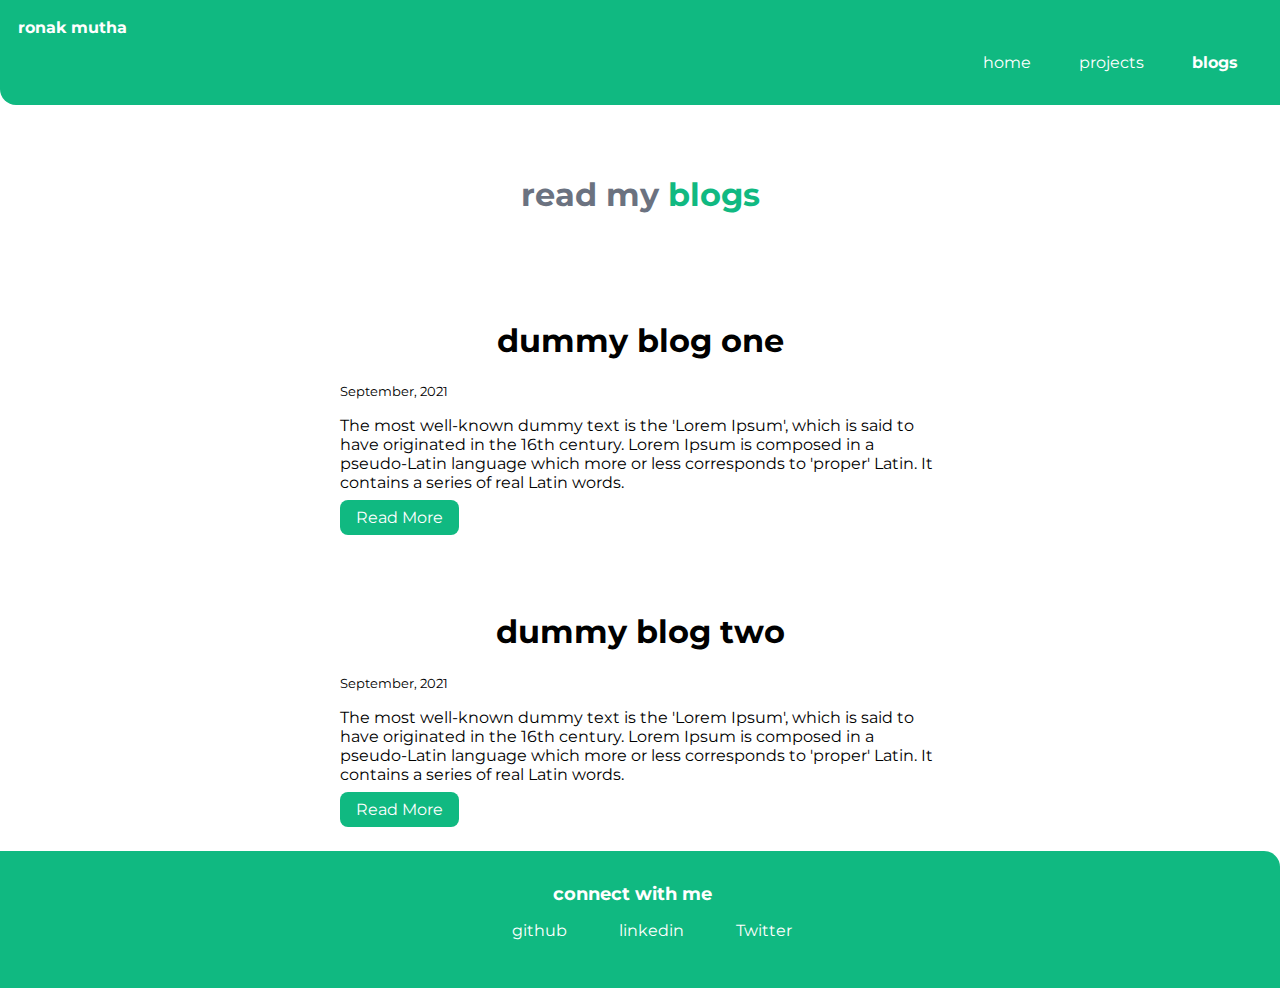
==== blogs.html @ 8ff84d65 "added blogs, projects, dummy-blogs. added blog reading page style." ====
<!DOCTYPE html>
<html lang="en">
<head>
    <meta charset="UTF-8">
    <meta http-equiv="X-UA-Compatible" content="IE=edge">
    <meta name="viewport" content="width=device-width, initial-scale=1.0">
    <title>blogs | ronak mutha</title>
    <link rel="stylesheet" href="/style.css">
</head>
<body>
    <nav class='navigation container'>
        <div class='nav-brand'>ronak mutha</div>
        <ul class='list-non-bullet nav-pills'>
            <li class='list-item-inline'><a class='link' href="/index.html">home</a></li>
            <li class='list-item-inline'><a class='link' href="/projects.html">projects</a></li>
            <li class='list-item-inline'><a class='link link-active' href="/blogs.html">blogs</a></li>
        </ul>
    </nav> 

    <header class='hero'>
        <h1 class='hero-heading'>read my <span class='heading-inverted'>blogs</span></h1>
    </header>

    <section class='section'>
        <div class='container container-center'>
            <h1>dummy blog one</h1>
            <small>September, 2021</small>
            <p>The most well-known dummy text is the 'Lorem Ipsum', which is said to have originated in the 16th century. Lorem Ipsum is composed in a pseudo-Latin language which more or less corresponds to 'proper' Latin. It contains a series of real Latin words.</p>
            <a class='link link-primary' href="/dummy-blog.html">Read More</a> 
        </div>
    </section>

    <section class='section'>
        <div class='container container-center'>
            <h1>dummy blog two</h1>
            <small>September, 2021</small>
            <p>The most well-known dummy text is the 'Lorem Ipsum', which is said to have originated in the 16th century. Lorem Ipsum is composed in a pseudo-Latin language which more or less corresponds to 'proper' Latin. It contains a series of real Latin words.</p>
            <a class='link link-primary' href="/dummy-blog.html">Read More</a> 
        </div>
    </section>

    <footer class='footer'>
        <div class='footer-header'>connect with me</div>
        <ul class='social-links list-non-bullet'>
            <li class='list-item-inline'><a class='link' href="https://github.com/Ronak-Mutha">github</a></li>
            <li class='list-item-inline'><a class='link' href="https://www.linkedin.com/in/ronak-d-mutha">linkedin</a></li>
            <li class='list-item-inline'><a class='link' href="https://twitter.com/ronakmutha97">Twitter</a></li>
        </ul>
    </footer>
</body>
</html>
---- style.css ----
@import url('https://fonts.googleapis.com/css2?family=Montserrat:wght@400;700&display=swap');

:root {
    --primary-color: #10B981;
    --off-white: #F3F4F6;
    --dark-gray: #6B7280;
}

body {
    font-family: Montserrat, sans-serif;
    margin: 0px;
}

hr {
    margin: 2rem 0rem;
}

/* Container */

.container {
    padding: 0rem 1rem;
}

.container-center {
    max-width: 600px;
    margin: auto;
}

.container-blog-details {
    display: grid;
    place-items: start;
    grid-template: "image author-name" 25px "image publish-date" 25px/ 50px auto;
    margin: 2rem 0rem;
}

.container-blog-details .author-image {   
         height: 45px;
         width: 40px;
         border-radius: 50%;
         border: 1px solid #ccc;
         grid-area: image;
}

.container-blog-details .author-name {   
    grid-area: author-name;

}

.container-blog-details .publish-date {   
    grid-area: publish-date;
}

/* links */

.link {
    text-decoration: none;
    padding: 0.5rem 1rem;
}

.link-primary {
    background-color: var(--primary-color);
    border-radius: 0.5rem;
    color: #fff;
}

.link-secondary {
    color: var(--primary-color);
    border-radius: 0.5rem;
    border: 1px solid var(--primary-color);

}

/* Lists */

.list-non-bullet {
    list-style: none;
}

.list-item-inline {
    display: inline;
    padding: 0rem 0.5rem;
}

/* Navigation */

.navigation {
    background-color: var(--primary-color);
    color: white;
    padding: 1.1rem;
    border-bottom-left-radius: 1rem;
}

.navigation .nav-brand {
    font-weight: bold;
    font-size: medium;
}

.navigation .nav-pills {
    display: flex;
    justify-content: flex-end;
}

.navigation .link {
    color: white;
    justify-self: flex-end;
}

.navigation .link-active {
    font-weight: bold;
}


/* header */

.hero {
    padding: 2rem;
}

.hero .hero-img {
    max-width: 350px;
    display: block;
    margin: auto;
}

.hero .hero-heading {
    padding-top: 1rem;
    color: var(--dark-gray);
    text-align: center;
}

.hero .hero-heading .heading-inverted {
    color: var(--primary-color);
}

/* Section */

.section {
    padding: 2rem;
}

.section h1 {
    text-align: center;
}

.ow {
    background-color: var(--off-white);
}


/* footer */

.footer {
    background-color: var(--primary-color);
    padding: 2rem 1rem;
    text-align: center;
    color: white;
    border-top-right-radius: 1rem;
}

.footer .footer-header {
    font-weight: bold;
    font-size: large;
}

.footer .link {
    color:white;
}

.footer {
    padding-inline-start: 0px;
}
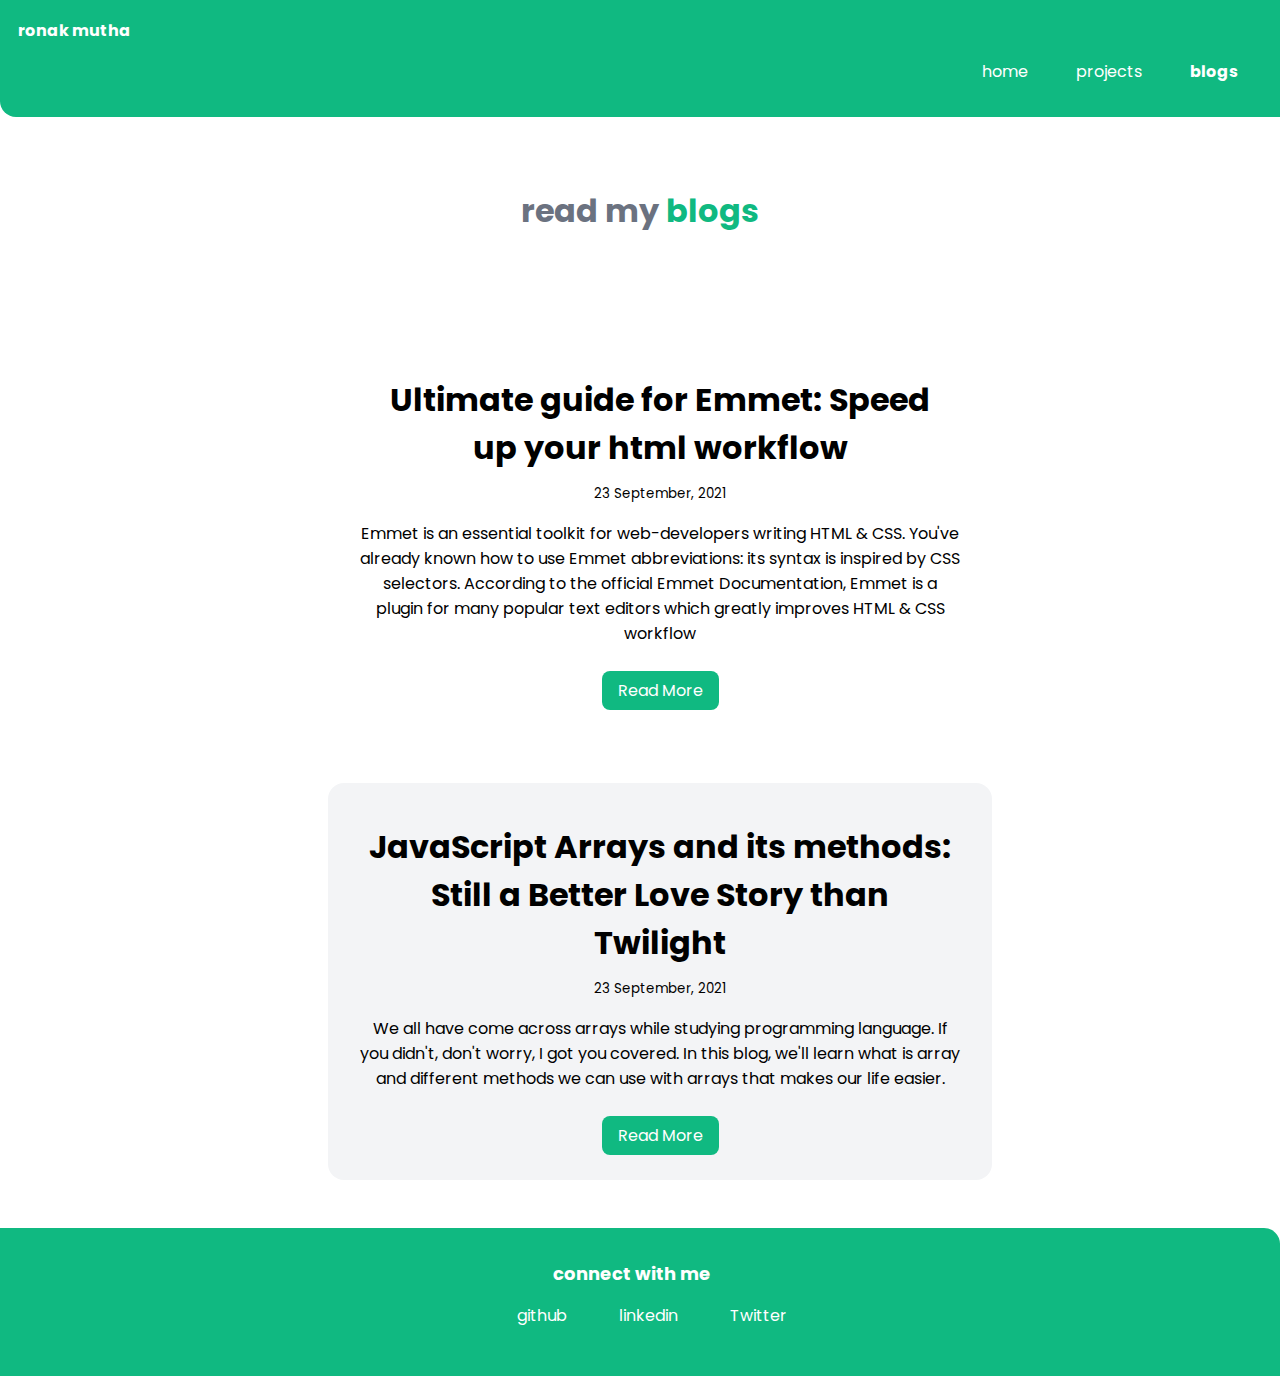
==== commit 620a0a9b: "added blogs" ====
--- a/blogs.html
+++ b/blogs.html
@@ -1,51 +1,67 @@
 <!DOCTYPE html>
 <html lang="en">
+
 <head>
-    <meta charset="UTF-8">
-    <meta http-equiv="X-UA-Compatible" content="IE=edge">
-    <meta name="viewport" content="width=device-width, initial-scale=1.0">
-    <title>blogs | ronak mutha</title>
-    <link rel="stylesheet" href="/style.css">
+  <meta charset="UTF-8">
+  <meta http-equiv="X-UA-Compatible" content="IE=edge">
+  <meta name="viewport" content="width=device-width, initial-scale=1.0">
+  <title>blogs | ronak mutha</title>
+  <link rel="stylesheet" href="/style.css">
 </head>
+
 <body>
-    <nav class='navigation container'>
-        <div class='nav-brand'>ronak mutha</div>
-        <ul class='list-non-bullet nav-pills'>
-            <li class='list-item-inline'><a class='link' href="/index.html">home</a></li>
-            <li class='list-item-inline'><a class='link' href="/projects.html">projects</a></li>
-            <li class='list-item-inline'><a class='link link-active' href="/blogs.html">blogs</a></li>
-        </ul>
-    </nav> 
+  <nav class='navigation container'>
+    <div class='nav-brand'>ronak mutha</div>
+    <ul class='list-non-bullet nav-pills'>
+      <li class='list-item-inline'><a class='link' href="/index.html">home</a></li>
+      <li class='list-item-inline'><a class='link' href="/projects.html">projects</a></li>
+      <li class='list-item-inline'><a class='link link-active' href="/blogs.html">blogs</a></li>
+    </ul>
+  </nav>
 
-    <header class='hero'>
-        <h1 class='hero-heading'>read my <span class='heading-inverted'>blogs</span></h1>
-    </header>
+  <header class='hero'>
+    <h1 class='hero-heading'>read my <span class='heading-inverted'>blogs</span></h1>
+  </header>
 
-    <section class='section'>
-        <div class='container container-center'>
-            <h1>dummy blog one</h1>
-            <small>September, 2021</small>
-            <p>The most well-known dummy text is the 'Lorem Ipsum', which is said to have originated in the 16th century. Lorem Ipsum is composed in a pseudo-Latin language which more or less corresponds to 'proper' Latin. It contains a series of real Latin words.</p>
-            <a class='link link-primary' href="/dummy-blog.html">Read More</a> 
-        </div>
-    </section>
+  <ul class="list-non-bullet">
+    <li>
+      <article class="showcase-list container container-center">
+        <h1>Ultimate guide for Emmet: Speed up your html workflow</h1>
+        <small>23 September, 2021</small>
+        <p>
+          Emmet is an essential toolkit for web-developers writing HTML & CSS. You've already known how to use Emmet
+          abbreviations: its syntax is inspired by CSS selectors. According to the official Emmet Documentation, Emmet
+          is a plugin for many popular text editors which greatly improves HTML & CSS workflow
+        </p>
 
-    <section class='section'>
-        <div class='container container-center'>
-            <h1>dummy blog two</h1>
-            <small>September, 2021</small>
-            <p>The most well-known dummy text is the 'Lorem Ipsum', which is said to have originated in the 16th century. Lorem Ipsum is composed in a pseudo-Latin language which more or less corresponds to 'proper' Latin. It contains a series of real Latin words.</p>
-            <a class='link link-primary' href="/dummy-blog.html">Read More</a> 
-        </div>
-    </section>
+        <a class="link link-primary" href="./blogs/blog-01.html" target='_blank' rel='noopener'>Read More</a>
+      </article>
+    </li>
 
-    <footer class='footer'>
-        <div class='footer-header'>connect with me</div>
-        <ul class='social-links list-non-bullet'>
-            <li class='list-item-inline'><a class='link' href="https://github.com/Ronak-Mutha">github</a></li>
-            <li class='list-item-inline'><a class='link' href="https://www.linkedin.com/in/ronak-d-mutha">linkedin</a></li>
-            <li class='list-item-inline'><a class='link' href="https://twitter.com/ronakmutha97">Twitter</a></li>
-        </ul>
-    </footer>
+    <li>
+      <article class="showcase-list container container-center ow">
+        <h1>JavaScript Arrays and its methods: Still a Better Love Story than Twilight</h1>
+        <small>23 September, 2021</small>
+        <p>
+          We all have come across arrays while studying programming language. If you didn't, don't worry, I got you
+          covered. In this blog, we'll learn what is array and different methods we can use with arrays that makes our
+          life easier.
+        </p>
+
+        <a class="link link-primary" href='/blogs/blog-02.html' target='_blank' rel='noopener'>Read More</a>
+      </article>
+    </li>
+  </ul>
+
+
+  <footer class='footer'>
+    <div class='footer-header'>connect with me</div>
+    <ul class='social-links list-non-bullet'>
+      <li class='list-item-inline'><a class='link' href="https://github.com/Ronak-Mutha">github</a></li>
+      <li class='list-item-inline'><a class='link' href="https://www.linkedin.com/in/ronak-d-mutha">linkedin</a></li>
+      <li class='list-item-inline'><a class='link' href="https://twitter.com/ronakmutha97">Twitter</a></li>
+    </ul>
+  </footer>
 </body>
+
 </html>--- a/style.css
+++ b/style.css
@@ -1,4 +1,4 @@
-@import url('https://fonts.googleapis.com/css2?family=Montserrat:wght@400;700&display=swap');
+@import url('https://fonts.googleapis.com/css2?family=Poppins:wght@400;700&display=swap');
 
 :root {
     --primary-color: #10B981;
@@ -7,7 +7,7 @@
 }
 
 body {
-    font-family: Montserrat, sans-serif;
+    font-family: Poppins, sans-serif;
     margin: 0px;
 }
 
@@ -43,6 +43,7 @@
 
 .container-blog-details .author-name {   
     grid-area: author-name;
+    font-size: 1.2rem;
 
 }
 
@@ -168,4 +169,45 @@
 
 .footer {
     padding-inline-start: 0px;
-}+}
+
+/* projects */ 
+.showcase-list {
+    padding: 2rem;
+    border-radius: 1rem;
+    text-align: center;
+    margin: 3rem auto;
+  }
+  .showcase-list h1 {
+    margin: 0.5rem;
+  }
+  
+  .showcase-list p {
+    padding-bottom: 1rem;
+  }
+
+  /* blogs */
+
+.showcase-blog {
+    padding-bottom: 6rem;
+  }
+  
+  @media (max-width: 900px) {
+    body {
+      max-width: 95%;
+      width: 100%;
+    }
+  
+    .list-item-inline {
+      display: inline;
+      padding: 0rem;
+    }
+  
+    .container-center {
+      width: auto;
+    }
+  
+    .link-primary {
+      display: block;
+    }
+  }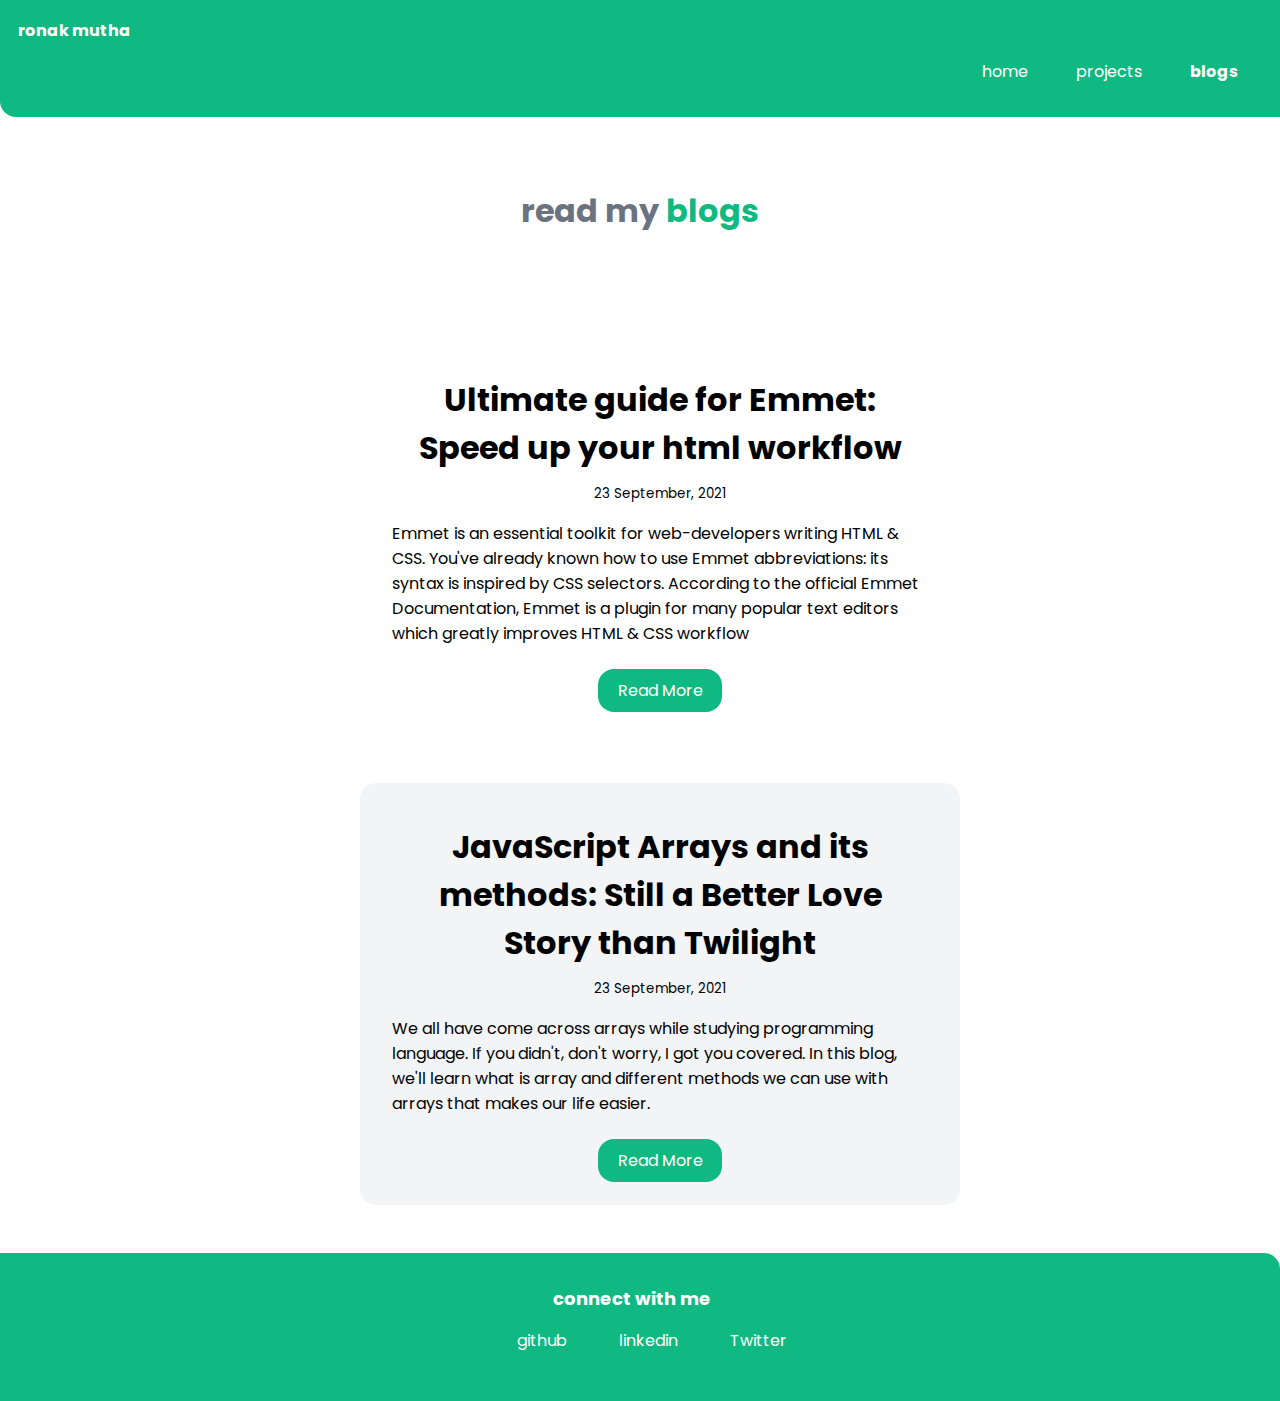
==== commit e172499c: "add favicon" ====
--- a/blogs.html
+++ b/blogs.html
@@ -1,67 +1,116 @@
 <!DOCTYPE html>
 <html lang="en">
+  <head>
+    <meta charset="UTF-8" />
+    <meta http-equiv="X-UA-Compatible" content="IE=edge" />
+    <meta name="viewport" content="width=device-width, initial-scale=1.0" />
+    <link
+      rel="apple-touch-icon"
+      sizes="180x180"
+      href="/images/favicon/apple-touch-icon.png"
+    />
+    <link
+      rel="icon"
+      type="image/png"
+      sizes="32x32"
+      href="/images/favicon/favicon-32x32.png"
+    />
+    <link
+      rel="icon"
+      type="image/png"
+      sizes="16x16"
+      href="/images/favicon/favicon-16x16.png"
+    />
+    <link rel="manifest" href="/images/favicon/site.webmanifest" />
+    <title>blogs | ronak mutha</title>
+    <link rel="stylesheet" href="/style.css" />
+  </head>
 
-<head>
-  <meta charset="UTF-8">
-  <meta http-equiv="X-UA-Compatible" content="IE=edge">
-  <meta name="viewport" content="width=device-width, initial-scale=1.0">
-  <title>blogs | ronak mutha</title>
-  <link rel="stylesheet" href="/style.css">
-</head>
+  <body>
+    <nav class="navigation container">
+      <div class="nav-brand">ronak mutha</div>
+      <ul class="list-non-bullet nav-pills">
+        <li class="list-item-inline">
+          <a class="link" href="/index.html">home</a>
+        </li>
+        <li class="list-item-inline">
+          <a class="link" href="/projects.html">projects</a>
+        </li>
+        <li class="list-item-inline">
+          <a class="link link-active" href="/blogs.html">blogs</a>
+        </li>
+      </ul>
+    </nav>
 
-<body>
-  <nav class='navigation container'>
-    <div class='nav-brand'>ronak mutha</div>
-    <ul class='list-non-bullet nav-pills'>
-      <li class='list-item-inline'><a class='link' href="/index.html">home</a></li>
-      <li class='list-item-inline'><a class='link' href="/projects.html">projects</a></li>
-      <li class='list-item-inline'><a class='link link-active' href="/blogs.html">blogs</a></li>
+    <header class="hero">
+      <h1 class="hero-heading">
+        read my <span class="heading-inverted">blogs</span>
+      </h1>
+    </header>
+
+    <ul class="list-non-bullet">
+      <li>
+        <article class="showcase-list container container-center">
+          <h1>Ultimate guide for Emmet: Speed up your html workflow</h1>
+          <small>23 September, 2021</small>
+          <p>
+            Emmet is an essential toolkit for web-developers writing HTML & CSS.
+            You've already known how to use Emmet abbreviations: its syntax is
+            inspired by CSS selectors. According to the official Emmet
+            Documentation, Emmet is a plugin for many popular text editors which
+            greatly improves HTML & CSS workflow
+          </p>
+
+          <a
+            class="link link-primary"
+            href="./blogs/blog-01.html"
+            target="_blank"
+            rel="noopener"
+            >Read More</a
+          >
+        </article>
+      </li>
+
+      <li>
+        <article class="showcase-list container container-center ow">
+          <h1>
+            JavaScript Arrays and its methods: Still a Better Love Story than
+            Twilight
+          </h1>
+          <small>23 September, 2021</small>
+          <p>
+            We all have come across arrays while studying programming language.
+            If you didn't, don't worry, I got you covered. In this blog, we'll
+            learn what is array and different methods we can use with arrays
+            that makes our life easier.
+          </p>
+
+          <a
+            class="link link-primary"
+            href="/blogs/blog-02.html"
+            target="_blank"
+            rel="noopener"
+            >Read More</a
+          >
+        </article>
+      </li>
     </ul>
-  </nav>
 
-  <header class='hero'>
-    <h1 class='hero-heading'>read my <span class='heading-inverted'>blogs</span></h1>
-  </header>
-
-  <ul class="list-non-bullet">
-    <li>
-      <article class="showcase-list container container-center">
-        <h1>Ultimate guide for Emmet: Speed up your html workflow</h1>
-        <small>23 September, 2021</small>
-        <p>
-          Emmet is an essential toolkit for web-developers writing HTML & CSS. You've already known how to use Emmet
-          abbreviations: its syntax is inspired by CSS selectors. According to the official Emmet Documentation, Emmet
-          is a plugin for many popular text editors which greatly improves HTML & CSS workflow
-        </p>
-
-        <a class="link link-primary" href="./blogs/blog-01.html" target='_blank' rel='noopener'>Read More</a>
-      </article>
-    </li>
-
-    <li>
-      <article class="showcase-list container container-center ow">
-        <h1>JavaScript Arrays and its methods: Still a Better Love Story than Twilight</h1>
-        <small>23 September, 2021</small>
-        <p>
-          We all have come across arrays while studying programming language. If you didn't, don't worry, I got you
-          covered. In this blog, we'll learn what is array and different methods we can use with arrays that makes our
-          life easier.
-        </p>
-
-        <a class="link link-primary" href='/blogs/blog-02.html' target='_blank' rel='noopener'>Read More</a>
-      </article>
-    </li>
-  </ul>
-
-
-  <footer class='footer'>
-    <div class='footer-header'>connect with me</div>
-    <ul class='social-links list-non-bullet'>
-      <li class='list-item-inline'><a class='link' href="https://github.com/Ronak-Mutha">github</a></li>
-      <li class='list-item-inline'><a class='link' href="https://www.linkedin.com/in/ronak-d-mutha">linkedin</a></li>
-      <li class='list-item-inline'><a class='link' href="https://twitter.com/ronakmutha97">Twitter</a></li>
-    </ul>
-  </footer>
-</body>
-
-</html>+    <footer class="footer">
+      <div class="footer-header">connect with me</div>
+      <ul class="social-links list-non-bullet">
+        <li class="list-item-inline">
+          <a class="link" href="https://github.com/Ronak-Mutha">github</a>
+        </li>
+        <li class="list-item-inline">
+          <a class="link" href="https://www.linkedin.com/in/ronak-d-mutha"
+            >linkedin</a
+          >
+        </li>
+        <li class="list-item-inline">
+          <a class="link" href="https://twitter.com/ronakmutha97">Twitter</a>
+        </li>
+      </ul>
+    </footer>
+  </body>
+</html>
--- a/style.css
+++ b/style.css
@@ -1,4 +1,8 @@
 @import url('https://fonts.googleapis.com/css2?family=Poppins:wght@400;700&display=swap');
+
+*, *::before, *::after {
+    box-sizing: border-box;
+}
 
 :root {
     --primary-color: #10B981;
@@ -24,6 +28,10 @@
 .container-center {
     max-width: 600px;
     margin: auto;
+}
+
+.container p {
+    text-align: left;
 }
 
 .container-blog-details {
@@ -59,14 +67,20 @@
 }
 
 .link-primary {
+    max-width: 140px;
+    padding: 0.6rem 1.2rem;
+    margin: 1rem auto;
     background-color: var(--primary-color);
-    border-radius: 0.5rem;
+    border-radius: 1rem;
     color: #fff;
 }
 
 .link-secondary {
+    max-width: 140px;
+    padding: 0.6rem 1.2rem;
+    margin: 1rem auto;
     color: var(--primary-color);
-    border-radius: 0.5rem;
+    border-radius: 1rem;
     border: 1px solid var(--primary-color);
 
 }
@@ -75,6 +89,11 @@
 
 .list-non-bullet {
     list-style: none;
+}
+
+.list-reverse {
+    display: flex;
+    flex-direction: column-reverse;
 }
 
 .list-item-inline {
@@ -151,6 +170,7 @@
 /* footer */
 
 .footer {
+    margin-top: 2rem;
     background-color: var(--primary-color);
     padding: 2rem 1rem;
     text-align: center;
@@ -191,6 +211,35 @@
 .showcase-blog {
     padding-bottom: 6rem;
   }
+
+.blog-img {
+    max-height: 350px;
+    display: block;
+    margin: auto;
+
+}
+
+blockquote {
+    margin: 0;
+}
+
+figure {
+    padding: 15px;
+    background: #eee;
+    border-radius: 5px;
+}
+
+blockquote p::before {
+    content: '\201C';
+}
+
+blockquote p::after {
+    content: '\201D';
+}
+
+figcaption {
+    text-align: right;
+}
   
   @media (max-width: 900px) {
     body {
@@ -209,5 +258,6 @@
   
     .link-primary {
       display: block;
+
     }
   }